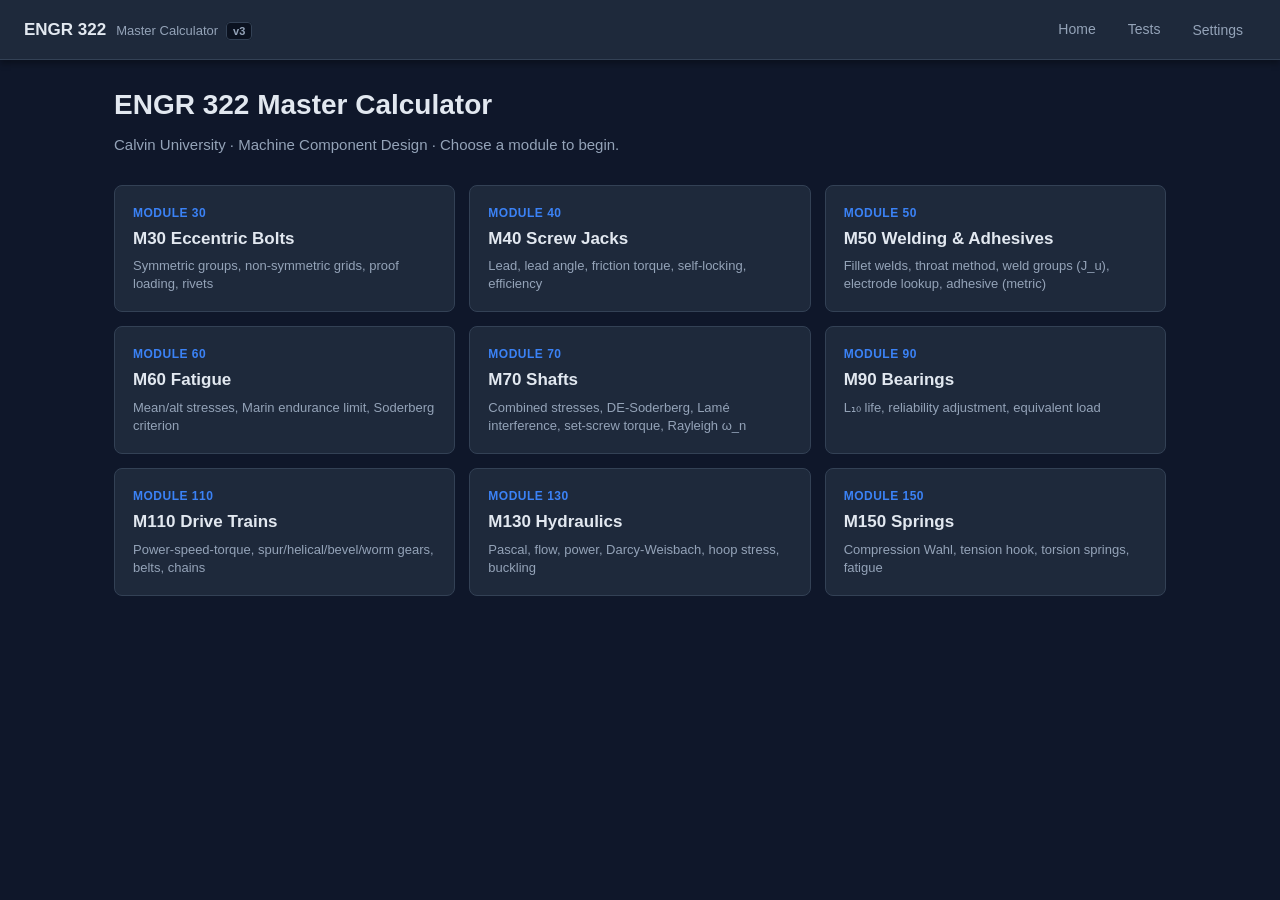
==== index.html @ 8e3c23f5 "Initial commit: ENGR 322 Master Calculator Vanilla HTML/JS static site that ports the ENGR 322 Excel" ====
<!doctype html>
<html lang="en">
<head>
  <meta charset="utf-8" />
  <meta name="viewport" content="width=device-width, initial-scale=1" />
  <title>ENGR 322 Master Calculator</title>
  <link rel="stylesheet" href="style.css?v=3" />
</head>
<body>
  <div id="app"></div>
  <script src="modules.js?v=3"></script>
  <script src="ui.js?v=3"></script>
  <script>
    UI.renderHome(window.MODULES_ARRAY);
  </script>
</body>
</html>
---- style.css ----
/* ENGR 322 Master Calculator - Stylesheet
   Calvin University Machine Component Design
*/

:root {
  --bg: #0f172a;
  --bg-card: #1e293b;
  --bg-input: #0b1220;
  --border: #334155;
  --border-strong: #475569;
  --text: #e2e8f0;
  --text-dim: #94a3b8;
  --text-muted: #64748b;
  --accent: #3b82f6;
  --accent-hover: #60a5fa;
  --safe: #10b981;
  --safe-bg: #064e3b;
  --marginal: #f59e0b;
  --marginal-bg: #78350f;
  --fail: #ef4444;
  --fail-bg: #7f1d1d;
  --shadow: 0 4px 6px rgba(0, 0, 0, 0.3);
}

* { box-sizing: border-box; }

html, body {
  margin: 0;
  padding: 0;
  background: var(--bg);
  color: var(--text);
  font-family: -apple-system, BlinkMacSystemFont, "Segoe UI", Roboto, Oxygen, Ubuntu, sans-serif;
  font-size: 15px;
  line-height: 1.5;
}

a { color: var(--accent); text-decoration: none; }
a:hover { color: var(--accent-hover); text-decoration: underline; }

/* Top navigation bar */
.topbar {
  background: var(--bg-card);
  border-bottom: 1px solid var(--border);
  padding: 12px 24px;
  display: flex;
  align-items: center;
  justify-content: space-between;
  position: sticky;
  top: 0;
  z-index: 100;
  box-shadow: var(--shadow);
}
.topbar .brand {
  font-weight: 700;
  font-size: 17px;
  color: var(--text);
}
.topbar .brand .sub {
  font-weight: 400;
  font-size: 13px;
  color: var(--text-dim);
  margin-left: 10px;
}
.topbar .brand .build {
  font-weight: 600;
  font-size: 11px;
  color: var(--text-dim);
  margin-left: 8px;
  padding: 2px 6px;
  border-radius: 4px;
  background: var(--bg-input);
  border: 1px solid var(--border);
}
.topbar .nav {
  display: flex;
  gap: 6px;
  align-items: center;
}
.topbar .nav a, .topbar .nav button {
  background: transparent;
  border: 1px solid transparent;
  color: var(--text-dim);
  padding: 6px 12px;
  border-radius: 6px;
  font-size: 14px;
  cursor: pointer;
  font-family: inherit;
}
.topbar .nav a:hover, .topbar .nav button:hover {
  background: var(--bg-input);
  color: var(--text);
  text-decoration: none;
  border-color: var(--border);
}

/* Main container */
.container {
  max-width: 1100px;
  margin: 0 auto;
  padding: 24px;
}

/* Home page header */
.home-header {
  margin-bottom: 28px;
}
.home-header h1 {
  margin: 0 0 8px 0;
  font-size: 28px;
  font-weight: 700;
}
.home-header p {
  margin: 0;
  color: var(--text-dim);
  font-size: 15px;
}

/* Module grid */
.module-grid {
  display: grid;
  grid-template-columns: repeat(auto-fill, minmax(280px, 1fr));
  gap: 14px;
}
.module-card {
  background: var(--bg-card);
  border: 1px solid var(--border);
  border-radius: 8px;
  padding: 18px;
  text-decoration: none;
  color: inherit;
  transition: border-color 0.15s, transform 0.15s;
  display: block;
}
.module-card:hover {
  border-color: var(--accent);
  text-decoration: none;
  transform: translateY(-1px);
}
.module-card .num {
  font-size: 12px;
  color: var(--accent);
  font-weight: 600;
  letter-spacing: 0.5px;
  text-transform: uppercase;
}
.module-card h3 {
  margin: 4px 0 6px 0;
  font-size: 17px;
  color: var(--text);
}
.module-card p {
  margin: 0;
  font-size: 13px;
  color: var(--text-dim);
  line-height: 1.4;
}

/* Module page header */
.mod-header {
  margin-bottom: 24px;
  padding-bottom: 16px;
  border-bottom: 1px solid var(--border);
}
.mod-header .crumb {
  font-size: 13px;
  color: var(--text-muted);
  margin-bottom: 4px;
}
.mod-header h1 {
  margin: 0 0 6px 0;
  font-size: 26px;
}
.mod-header .subtitle {
  margin: 0;
  color: var(--text-dim);
  font-size: 14px;
}
.mod-header .covers {
  margin-top: 10px;
  font-size: 13px;
  color: var(--text-muted);
}

/* Section card */
.section {
  background: var(--bg-card);
  border: 1px solid var(--border);
  border-radius: 8px;
  padding: 20px;
  margin-bottom: 18px;
}
.section h2 {
  margin: 0 0 4px 0;
  font-size: 18px;
  color: var(--text);
}
.section .blurb {
  margin: 0 0 16px 0;
  color: var(--text-dim);
  font-size: 13px;
  line-height: 1.5;
}

/* Input rows */
.io-grid {
  display: grid;
  grid-template-columns: 1fr 1fr;
  gap: 18px;
  margin-bottom: 14px;
}
@media (max-width: 720px) {
  .io-grid { grid-template-columns: 1fr; }
}
.io-block h4 {
  margin: 0 0 8px 0;
  font-size: 13px;
  font-weight: 600;
  color: var(--text-dim);
  text-transform: uppercase;
  letter-spacing: 0.5px;
}
.input-row, .output-row {
  display: grid;
  grid-template-columns: 1fr 110px 60px;
  gap: 8px;
  align-items: center;
  margin-bottom: 6px;
  font-size: 14px;
}
.input-row label, .output-row label {
  color: var(--text-dim);
  white-space: nowrap;
  overflow: hidden;
  text-overflow: ellipsis;
}
.input-row input, .input-row select {
  background: var(--bg-input);
  border: 1px solid var(--border);
  color: var(--text);
  padding: 6px 8px;
  border-radius: 4px;
  font-size: 14px;
  font-family: inherit;
  width: 100%;
}
.input-row input:focus, .input-row select:focus {
  outline: none;
  border-color: var(--accent);
}
.input-row .unit, .output-row .unit {
  color: var(--text-muted);
  font-size: 12px;
}
.output-row .value {
  background: var(--bg-input);
  border: 1px solid var(--border);
  padding: 6px 8px;
  border-radius: 4px;
  text-align: right;
  font-family: "SF Mono", Menlo, Consolas, monospace;
  font-size: 13px;
  color: var(--text);
}

/* Verdict banners */
.verdict {
  margin-top: 14px;
  padding: 10px 14px;
  border-radius: 6px;
  font-size: 14px;
  font-weight: 600;
  display: flex;
  align-items: center;
  gap: 10px;
}
.verdict .v-label {
  text-transform: uppercase;
  font-size: 12px;
  letter-spacing: 1px;
  padding: 2px 8px;
  border-radius: 3px;
  background: rgba(0, 0, 0, 0.3);
}
.verdict.safe { background: var(--safe-bg); color: #d1fae5; border: 1px solid var(--safe); }
.verdict.marginal { background: var(--marginal-bg); color: #fef3c7; border: 1px solid var(--marginal); }
.verdict.fail { background: var(--fail-bg); color: #fee2e2; border: 1px solid var(--fail); }
.verdict.info { background: var(--bg-input); color: var(--text-dim); border: 1px solid var(--border); }

/* Math expansion */
.math-toggle {
  background: transparent;
  color: var(--accent);
  border: 1px solid var(--border);
  padding: 5px 12px;
  border-radius: 5px;
  font-size: 12px;
  cursor: pointer;
  margin-top: 12px;
  margin-right: 8px;
  font-family: inherit;
}
.math-toggle:hover { background: var(--bg-input); border-color: var(--accent); }

.math-panel {
  margin-top: 12px;
  padding: 14px;
  background: var(--bg-input);
  border: 1px solid var(--border);
  border-radius: 6px;
  font-family: "SF Mono", Menlo, Consolas, monospace;
  font-size: 13px;
  display: none;
}
.math-panel.show { display: block; }
.math-panel h5 {
  margin: 0 0 6px 0;
  font-size: 11px;
  color: var(--text-muted);
  text-transform: uppercase;
  letter-spacing: 0.5px;
  font-family: inherit;
}
.math-panel .math-row {
  margin-bottom: 4px;
  color: var(--text);
  white-space: pre-wrap;
  word-break: break-word;
}
.math-panel .math-block {
  margin-bottom: 14px;
}
.math-panel .math-block:last-child { margin-bottom: 0; }

/* Repeating tables */
.rep-table {
  width: 100%;
  border-collapse: collapse;
  margin-top: 14px;
  font-size: 13px;
}
.rep-table th, .rep-table td {
  border: 1px solid var(--border);
  padding: 6px 8px;
  text-align: right;
}
.rep-table th {
  background: var(--bg-input);
  color: var(--text-dim);
  font-weight: 600;
  text-align: center;
}
.rep-table td:first-child, .rep-table th:first-child { text-align: left; }
.rep-table input {
  width: 100%;
  background: transparent;
  border: none;
  color: var(--text);
  text-align: right;
  font-family: inherit;
  font-size: 13px;
}
.rep-table input:focus { outline: 1px solid var(--accent); background: var(--bg-input); }
.rep-table tr.safe td { color: #6ee7b7; }
.rep-table tr.marginal td { color: #fcd34d; }
.rep-table tr.fail td { color: #fca5a5; }

/* Reference / examples collapse */
.collapse {
  margin-top: 14px;
}
.collapse summary {
  cursor: pointer;
  padding: 8px 12px;
  background: var(--bg-input);
  border: 1px solid var(--border);
  border-radius: 5px;
  font-size: 13px;
  color: var(--text-dim);
  font-weight: 600;
  user-select: none;
}
.collapse summary:hover { color: var(--text); }
.collapse[open] summary { border-radius: 5px 5px 0 0; }
.collapse .collapse-body {
  border: 1px solid var(--border);
  border-top: none;
  border-radius: 0 0 5px 5px;
  padding: 14px;
  background: var(--bg-input);
  font-size: 13px;
  line-height: 1.6;
}
.collapse .collapse-body table {
  border-collapse: collapse;
  margin: 8px 0;
  font-size: 12px;
}
.collapse .collapse-body table th, .collapse .collapse-body table td {
  border: 1px solid var(--border-strong);
  padding: 4px 8px;
  text-align: right;
}
.collapse .collapse-body table th { background: var(--bg-card); text-align: center; }

/* Note */
.section .note {
  margin-top: 12px;
  padding: 10px 14px;
  background: var(--bg-input);
  border-left: 3px solid var(--accent);
  font-size: 13px;
  color: var(--text-dim);
  border-radius: 4px;
}

/* Settings modal */
.modal-backdrop {
  position: fixed;
  top: 0; left: 0; right: 0; bottom: 0;
  background: rgba(0, 0, 0, 0.7);
  z-index: 1000;
  display: none;
  align-items: center;
  justify-content: center;
}
.modal-backdrop.show { display: flex; }
.modal {
  background: var(--bg-card);
  border: 1px solid var(--border);
  border-radius: 8px;
  padding: 24px;
  max-width: 460px;
  width: 90%;
  box-shadow: 0 20px 50px rgba(0, 0, 0, 0.5);
}
.modal h2 {
  margin: 0 0 12px 0;
  font-size: 18px;
}
.modal p {
  color: var(--text-dim);
  font-size: 13px;
  margin: 0 0 16px 0;
}
.modal .input-row {
  grid-template-columns: 1fr 100px 50px;
}
.modal .actions {
  display: flex;
  justify-content: flex-end;
  gap: 8px;
  margin-top: 18px;
}
.modal button {
  background: var(--bg-input);
  border: 1px solid var(--border);
  color: var(--text);
  padding: 7px 16px;
  border-radius: 5px;
  cursor: pointer;
  font-family: inherit;
  font-size: 14px;
}
.modal button.primary {
  background: var(--accent);
  border-color: var(--accent);
  color: white;
}
.modal button:hover { border-color: var(--accent-hover); }

/* Tests page */
.test-grid { font-family: "SF Mono", Menlo, monospace; font-size: 13px; }
.test-row {
  display: grid;
  grid-template-columns: 220px 1fr 130px 130px 60px;
  gap: 8px;
  padding: 6px 10px;
  border-bottom: 1px solid var(--border);
  align-items: center;
}
.test-row.header { background: var(--bg-input); font-weight: 600; color: var(--text-dim); }
.test-row.pass { color: var(--safe); }
.test-row.fail { color: var(--fail); background: rgba(127, 29, 29, 0.2); }
.test-summary {
  margin-bottom: 16px;
  padding: 12px 16px;
  background: var(--bg-card);
  border-radius: 6px;
  border: 1px solid var(--border);
  font-size: 14px;
}

/* Print */
@media print {
  .topbar, .math-toggle, .modal-backdrop { display: none !important; }
  body { background: white; color: black; }
  .section, .module-card { background: white; border-color: #ccc; box-shadow: none; }
  .math-panel { display: block !important; background: #f5f5f5; color: black; }
  .verdict { border: 2px solid; }
  .verdict.safe { background: #d1fae5; color: #064e3b; }
  .verdict.marginal { background: #fef3c7; color: #78350f; }
  .verdict.fail { background: #fee2e2; color: #7f1d1d; }
}
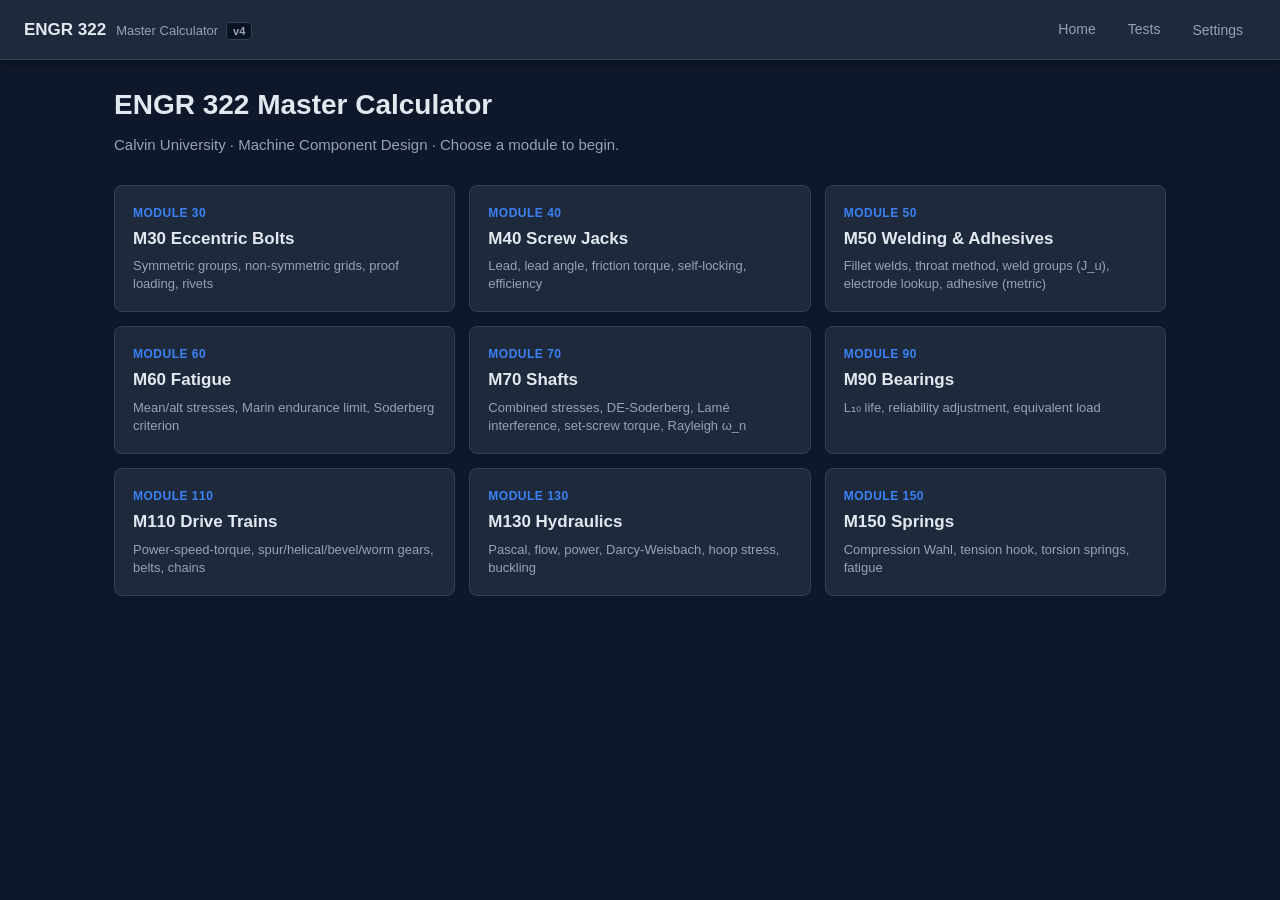
==== commit 97471bfb: "Add missing Excel sections: M40 collar/lift speed, M50 §4-§6 + §9 metric, M70 §5b metric press fit B" ====
--- a/index.html
+++ b/index.html
@@ -4,12 +4,12 @@
   <meta charset="utf-8" />
   <meta name="viewport" content="width=device-width, initial-scale=1" />
   <title>ENGR 322 Master Calculator</title>
-  <link rel="stylesheet" href="style.css?v=3" />
+  <link rel="stylesheet" href="style.css?v=4" />
 </head>
 <body>
   <div id="app"></div>
-  <script src="modules.js?v=3"></script>
-  <script src="ui.js?v=3"></script>
+  <script src="modules.js?v=4"></script>
+  <script src="ui.js?v=4"></script>
   <script>
     UI.renderHome(window.MODULES_ARRAY);
   </script>
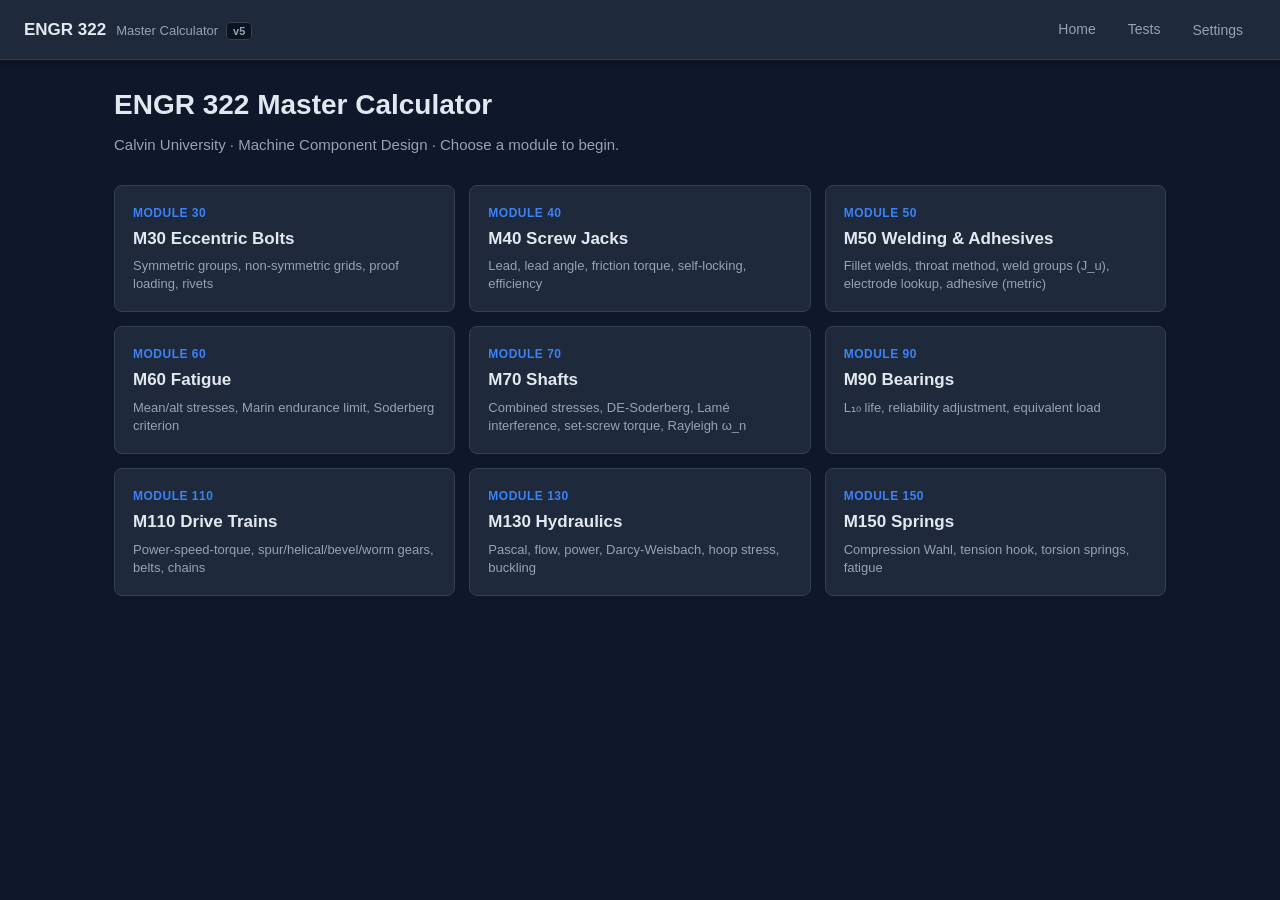
==== commit 819f089b: "Phase 1: critical accessibility (427/431 a11y checks pass) Fixes audit items 1.1-1.7: - Generate sta" ====
--- a/index.html
+++ b/index.html
@@ -4,12 +4,12 @@
   <meta charset="utf-8" />
   <meta name="viewport" content="width=device-width, initial-scale=1" />
   <title>ENGR 322 Master Calculator</title>
-  <link rel="stylesheet" href="style.css?v=4" />
+  <link rel="stylesheet" href="style.css?v=5" />
 </head>
 <body>
   <div id="app"></div>
-  <script src="modules.js?v=4"></script>
-  <script src="ui.js?v=4"></script>
+  <script src="modules.js?v=5"></script>
+  <script src="ui.js?v=5"></script>
   <script>
     UI.renderHome(window.MODULES_ARRAY);
   </script>
--- a/style.css
+++ b/style.css
@@ -10,7 +10,7 @@
   --border-strong: #475569;
   --text: #e2e8f0;
   --text-dim: #94a3b8;
-  --text-muted: #64748b;
+  --text-muted: #94a3b8;
   --accent: #3b82f6;
   --accent-hover: #60a5fa;
   --safe: #10b981;
@@ -92,6 +92,11 @@
   text-decoration: none;
   border-color: var(--border);
 }
+.topbar .nav a:focus-visible, .topbar .nav button:focus-visible {
+  outline: 2px solid var(--accent);
+  outline-offset: 2px;
+  border-radius: 6px;
+}
 
 /* Main container */
 .container {
@@ -243,8 +248,9 @@
   font-family: inherit;
   width: 100%;
 }
-.input-row input:focus, .input-row select:focus {
-  outline: none;
+.input-row input:focus-visible, .input-row select:focus-visible {
+  outline: 2px solid var(--accent);
+  outline-offset: 1px;
   border-color: var(--accent);
 }
 .input-row .unit, .output-row .unit {
@@ -300,6 +306,10 @@
   font-family: inherit;
 }
 .math-toggle:hover { background: var(--bg-input); border-color: var(--accent); }
+.math-toggle:focus-visible {
+  outline: 2px solid var(--accent);
+  outline-offset: 2px;
+}
 
 .math-panel {
   margin-top: 12px;
@@ -488,6 +498,17 @@
   border-radius: 6px;
   border: 1px solid var(--border);
   font-size: 14px;
+}
+
+/* Respect users who prefer reduced motion */
+@media (prefers-reduced-motion: reduce) {
+  *, *::before, *::after {
+    animation-duration: 0.001ms !important;
+    animation-iteration-count: 1 !important;
+    transition-duration: 0.001ms !important;
+    scroll-behavior: auto !important;
+  }
+  .module-card:hover { transform: none; }
 }
 
 /* Print */
